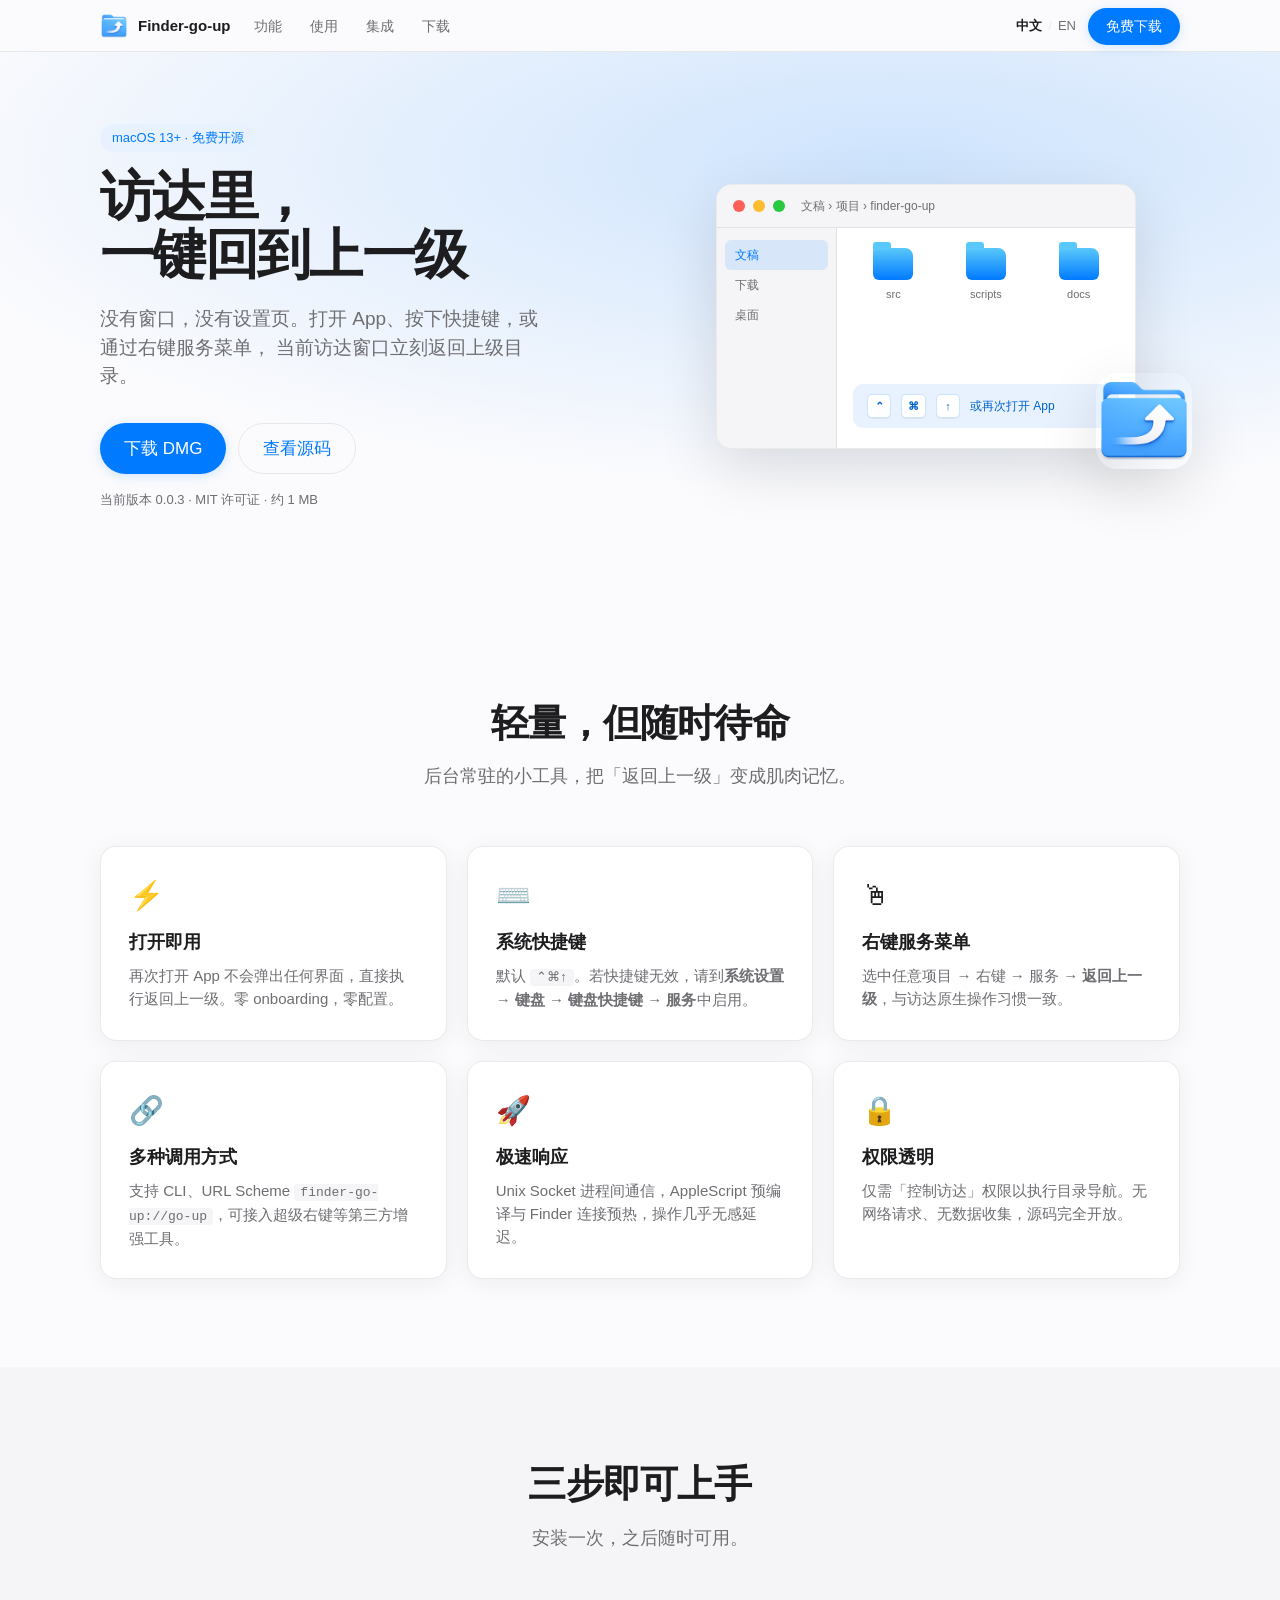
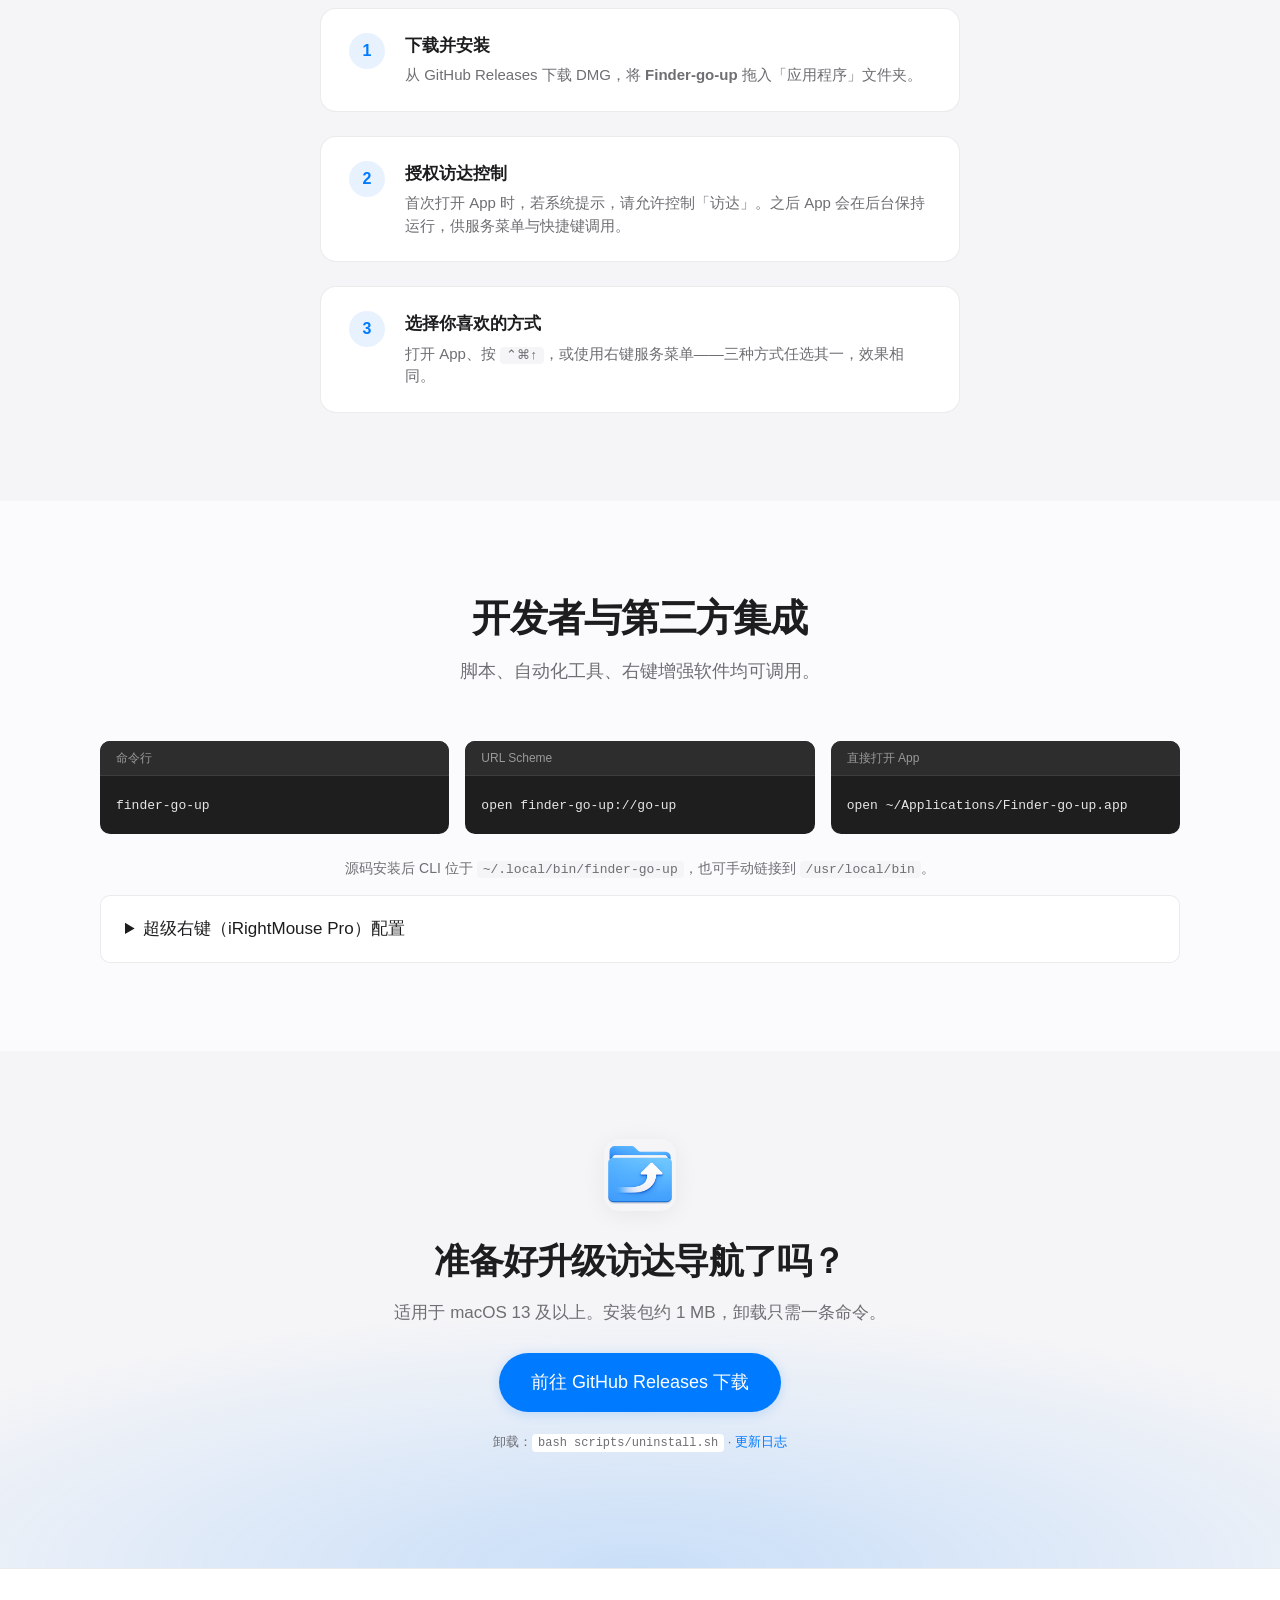
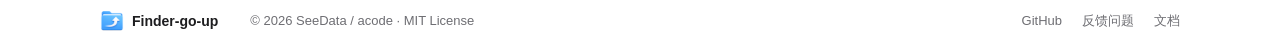
==== website/index.html @ c4b2d245 "Add bilingual website with GitHub Pages deployment. Introduce a zh/en landing page for Finder-go-up " ====
<!DOCTYPE html>
<html lang="zh-Hans">
<head>
  <meta charset="UTF-8">
  <meta name="viewport" content="width=device-width, initial-scale=1.0">
  <title>Finder-go-up — 访达一键返回上一级</title>
  <meta name="description" content="Finder-go-up 是 macOS 访达小工具：打开即返回上一级，支持右键服务菜单、快捷键 ⌃⌘↑ 与 CLI / URL Scheme 集成。">
  <meta name="theme-color" content="#007AFF">
  <link rel="icon" href="assets/logo.png" type="image/png">
  <link rel="alternate" hreflang="zh-Hans" href="https://imboni.github.io/finder-go-up/">
  <link rel="alternate" hreflang="en" href="https://imboni.github.io/finder-go-up/en/">
  <link rel="alternate" hreflang="x-default" href="https://imboni.github.io/finder-go-up/en/">
  <meta property="og:title" content="Finder-go-up — 访达一键返回上一级">
  <meta property="og:description" content="无界面、后台常驻。打开 App、快捷键或右键服务，立刻回到上级目录。">
  <meta property="og:image" content="https://imboni.github.io/finder-go-up/assets/logo.png">
  <meta property="og:type" content="website">
  <link rel="stylesheet" href="styles.css">
</head>
<body>
  <header class="site-header">
    <nav class="nav container">
      <a class="nav-brand" href="./">
        <img src="assets/logo.png" alt="" width="28" height="28">
        <span>Finder-go-up</span>
      </a>
      <ul class="nav-links">
        <li><a href="#features">功能</a></li>
        <li><a href="#usage">使用</a></li>
        <li><a href="#integrate">集成</a></li>
        <li><a href="#download">下载</a></li>
      </ul>
      <div class="nav-actions">
        <div class="lang-switch" role="navigation" aria-label="语言">
          <span class="lang-active" aria-current="page">中文</span>
          <span class="lang-sep" aria-hidden="true">/</span>
          <a href="en/">EN</a>
        </div>
        <a class="btn btn-primary btn-sm nav-cta" href="#download">免费下载</a>
      </div>
    </nav>
  </header>

  <main>
    <section class="hero">
      <div class="container hero-inner">
        <div class="hero-copy">
          <p class="hero-badge">macOS 13+ · 免费开源</p>
          <h1>访达里，<br>一键回到上一级</h1>
          <p class="hero-desc">
            没有窗口，没有设置页。打开 App、按下快捷键，或通过右键服务菜单，
            当前访达窗口立刻返回上级目录。
          </p>
          <div class="hero-actions">
            <a class="btn btn-primary" href="https://github.com/imboni/finder-go-up/releases/latest" target="_blank" rel="noopener">
              下载 DMG
            </a>
            <a class="btn btn-ghost" href="https://github.com/imboni/finder-go-up" target="_blank" rel="noopener">
              查看源码
            </a>
          </div>
          <p class="hero-hint">当前版本 0.0.3 · MIT 许可证 · 约 1 MB</p>
        </div>
        <div class="hero-visual">
          <div class="finder-mock">
            <div class="finder-titlebar">
              <span class="dot red"></span>
              <span class="dot yellow"></span>
              <span class="dot green"></span>
              <span class="finder-path">文稿 › 项目 › finder-go-up</span>
            </div>
            <div class="finder-body">
              <aside class="finder-sidebar">
                <div class="sidebar-item active">文稿</div>
                <div class="sidebar-item">下载</div>
                <div class="sidebar-item">桌面</div>
              </aside>
              <div class="finder-content">
                <div class="folder-grid">
                  <div class="folder-item"><span class="folder-icon"></span>src</div>
                  <div class="folder-item"><span class="folder-icon"></span>scripts</div>
                  <div class="folder-item"><span class="folder-icon"></span>docs</div>
                </div>
                <div class="action-callout">
                  <kbd>⌃</kbd><kbd>⌘</kbd><kbd>↑</kbd>
                  <span>或再次打开 App</span>
                </div>
              </div>
            </div>
          </div>
          <img class="hero-logo" src="assets/logo.png" alt="Finder-go-up 图标" width="96" height="96">
        </div>
      </div>
    </section>

    <section id="features" class="section">
      <div class="container">
        <header class="section-header">
          <h2>轻量，但随时待命</h2>
          <p>后台常驻的小工具，把「返回上一级」变成肌肉记忆。</p>
        </header>
        <div class="feature-grid">
          <article class="feature-card">
            <div class="feature-icon" aria-hidden="true">⚡</div>
            <h3>打开即用</h3>
            <p>再次打开 App 不会弹出任何界面，直接执行返回上一级。零 onboarding，零配置。</p>
          </article>
          <article class="feature-card">
            <div class="feature-icon" aria-hidden="true">⌨️</div>
            <h3>系统快捷键</h3>
            <p>默认 <kbd>⌃⌘↑</kbd>。若快捷键无效，请到<strong>系统设置 → 键盘 → 键盘快捷键 → 服务</strong>中启用。</p>
          </article>
          <article class="feature-card">
            <div class="feature-icon" aria-hidden="true">🖱</div>
            <h3>右键服务菜单</h3>
            <p>选中任意项目 → 右键 → 服务 → <strong>返回上一级</strong>，与访达原生操作习惯一致。</p>
          </article>
          <article class="feature-card">
            <div class="feature-icon" aria-hidden="true">🔗</div>
            <h3>多种调用方式</h3>
            <p>支持 CLI、URL Scheme <code>finder-go-up://go-up</code>，可接入超级右键等第三方增强工具。</p>
          </article>
          <article class="feature-card">
            <div class="feature-icon" aria-hidden="true">🚀</div>
            <h3>极速响应</h3>
            <p>Unix Socket 进程间通信，AppleScript 预编译与 Finder 连接预热，操作几乎无感延迟。</p>
          </article>
          <article class="feature-card">
            <div class="feature-icon" aria-hidden="true">🔒</div>
            <h3>权限透明</h3>
            <p>仅需「控制访达」权限以执行目录导航。无网络请求、无数据收集，源码完全开放。</p>
          </article>
        </div>
      </div>
    </section>

    <section id="usage" class="section section-alt">
      <div class="container">
        <header class="section-header">
          <h2>三步即可上手</h2>
          <p>安装一次，之后随时可用。</p>
        </header>
        <ol class="steps">
          <li class="step">
            <span class="step-num">1</span>
            <div>
              <h3>下载并安装</h3>
              <p>从 GitHub Releases 下载 DMG，将 <strong>Finder-go-up</strong> 拖入「应用程序」文件夹。</p>
            </div>
          </li>
          <li class="step">
            <span class="step-num">2</span>
            <div>
              <h3>授权访达控制</h3>
              <p>首次打开 App 时，若系统提示，请允许控制「访达」。之后 App 会在后台保持运行，供服务菜单与快捷键调用。</p>
            </div>
          </li>
          <li class="step">
            <span class="step-num">3</span>
            <div>
              <h3>选择你喜欢的方式</h3>
              <p>打开 App、按 <kbd>⌃⌘↑</kbd>，或使用右键服务菜单——三种方式任选其一，效果相同。</p>
            </div>
          </li>
        </ol>
      </div>
    </section>

    <section id="integrate" class="section">
      <div class="container">
        <header class="section-header">
          <h2>开发者与第三方集成</h2>
          <p>脚本、自动化工具、右键增强软件均可调用。</p>
        </header>
        <div class="integrate-grid">
          <div class="code-block">
            <div class="code-header">命令行</div>
            <pre><code>finder-go-up</code></pre>
          </div>
          <div class="code-block">
            <div class="code-header">URL Scheme</div>
            <pre><code>open finder-go-up://go-up</code></pre>
          </div>
          <div class="code-block">
            <div class="code-header">直接打开 App</div>
            <pre><code>open ~/Applications/Finder-go-up.app</code></pre>
          </div>
        </div>
        <p class="integrate-note">源码安装后 CLI 位于 <code>~/.local/bin/finder-go-up</code>，也可手动链接到 <code>/usr/local/bin</code>。</p>
        <details class="integrate-details">
          <summary>超级右键（iRightMouse Pro）配置</summary>
          <ol>
            <li>打开 <strong>iRightMouse Pro → 偏好设置 → 工具箱 → 打开 App</strong></li>
            <li>选择 <code>~/Applications/Finder-go-up.app</code></li>
            <li>名称设为 <strong>返回上一级</strong>，保存后重启 iRightMouse Pro</li>
          </ol>
        </details>
      </div>
    </section>

    <section id="download" class="section section-download">
      <div class="container download-inner">
        <img src="assets/logo.png" alt="" width="72" height="72" class="download-logo">
        <h2>准备好升级访达导航了吗？</h2>
        <p>适用于 macOS 13 及以上。安装包约 1 MB，卸载只需一条命令。</p>
        <a class="btn btn-primary btn-lg" href="https://github.com/imboni/finder-go-up/releases/latest" target="_blank" rel="noopener">
          前往 GitHub Releases 下载
        </a>
        <p class="download-meta">
          卸载：<code>bash scripts/uninstall.sh</code> ·
          <a href="https://github.com/imboni/finder-go-up/blob/main/docs/CHANGELOG.md" target="_blank" rel="noopener">更新日志</a>
        </p>
      </div>
    </section>
  </main>

  <footer class="site-footer">
    <div class="container footer-inner">
      <div class="footer-brand">
        <img src="assets/logo.png" alt="" width="24" height="24">
        <span>Finder-go-up</span>
      </div>
      <p class="footer-copy">© 2026 SeeData / acode · MIT License</p>
      <div class="footer-links">
        <a href="https://github.com/imboni/finder-go-up" target="_blank" rel="noopener">GitHub</a>
        <a href="https://github.com/imboni/finder-go-up/issues" target="_blank" rel="noopener">反馈问题</a>
        <a href="https://github.com/imboni/finder-go-up/blob/main/README.md" target="_blank" rel="noopener">文档</a>
      </div>
    </div>
  </footer>
</body>
</html>
---- website/styles.css ----
/* Finder-go-up — Official site */

:root {
  --blue: #007AFF;
  --blue-dark: #0062CC;
  --blue-light: #E8F2FF;
  --blue-glow: rgba(0, 122, 255, 0.18);
  --text: #1d1d1f;
  --text-secondary: #6e6e73;
  --bg: #fbfbfd;
  --bg-alt: #f5f5f7;
  --surface: #ffffff;
  --border: rgba(0, 0, 0, 0.08);
  --shadow: 0 4px 24px rgba(0, 0, 0, 0.06);
  --shadow-lg: 0 20px 60px rgba(0, 0, 0, 0.12);
  --radius: 16px;
  --radius-sm: 10px;
  --font: -apple-system, BlinkMacSystemFont, "SF Pro Display", "SF Pro Text", "Helvetica Neue", sans-serif;
  --font-mono: "SF Mono", ui-monospace, "Cascadia Code", Menlo, monospace;
  --max-width: 1080px;
  --header-h: 52px;
}

*, *::before, *::after { box-sizing: border-box; }

html {
  scroll-behavior: smooth;
  -webkit-font-smoothing: antialiased;
}

body {
  margin: 0;
  font-family: var(--font);
  font-size: 17px;
  line-height: 1.5;
  color: var(--text);
  background: var(--bg);
}

img { display: block; max-width: 100%; }

a { color: var(--blue); text-decoration: none; }
a:hover { text-decoration: underline; }

.container {
  width: min(var(--max-width), calc(100% - 48px));
  margin-inline: auto;
}

/* Buttons */
.btn {
  display: inline-flex;
  align-items: center;
  justify-content: center;
  gap: 8px;
  padding: 12px 24px;
  border-radius: 980px;
  font-size: 17px;
  font-weight: 500;
  text-decoration: none;
  border: none;
  cursor: pointer;
  transition: transform 0.15s ease, box-shadow 0.15s ease, background 0.15s ease;
}

.btn:hover { text-decoration: none; transform: translateY(-1px); }
.btn:active { transform: translateY(0); }

.btn-primary {
  background: var(--blue);
  color: #fff;
  box-shadow: 0 2px 12px var(--blue-glow);
}
.btn-primary:hover {
  background: var(--blue-dark);
  box-shadow: 0 4px 20px var(--blue-glow);
}

.btn-ghost {
  background: transparent;
  color: var(--blue);
  border: 1.5px solid var(--border);
}
.btn-ghost:hover { background: var(--bg-alt); }

.btn-sm { padding: 8px 18px; font-size: 14px; }
.btn-lg { padding: 16px 32px; font-size: 18px; }

/* Header */
.site-header {
  position: sticky;
  top: 0;
  z-index: 100;
  height: var(--header-h);
  background: rgba(251, 251, 253, 0.72);
  backdrop-filter: saturate(180%) blur(20px);
  -webkit-backdrop-filter: saturate(180%) blur(20px);
  border-bottom: 1px solid var(--border);
}

.nav {
  display: flex;
  align-items: center;
  height: var(--header-h);
  gap: 24px;
}

.nav-brand {
  display: flex;
  align-items: center;
  gap: 10px;
  font-weight: 600;
  font-size: 15px;
  color: var(--text);
  text-decoration: none;
}
.nav-brand:hover { text-decoration: none; }
.nav-brand img { border-radius: 6px; }

.nav-links {
  display: flex;
  gap: 28px;
  list-style: none;
  margin: 0;
  padding: 0;
}

.nav-links a {
  font-size: 14px;
  color: var(--text-secondary);
  text-decoration: none;
}
.nav-links a:hover { color: var(--text); }

.nav-actions {
  display: flex;
  align-items: center;
  gap: 12px;
  margin-left: auto;
}

.lang-switch {
  display: flex;
  align-items: center;
  gap: 6px;
  font-size: 13px;
}

.lang-switch a {
  color: var(--text-secondary);
  text-decoration: none;
}
.lang-switch a:hover { color: var(--blue); }

.lang-active {
  font-weight: 600;
  color: var(--text);
}

.lang-sep {
  color: var(--border);
  user-select: none;
}

.nav-cta { flex-shrink: 0; }

/* Hero */
.hero {
  padding: 72px 0 96px;
  background:
    radial-gradient(ellipse 80% 60% at 70% 20%, var(--blue-glow), transparent),
    var(--bg);
  overflow: hidden;
}

.hero-inner {
  display: grid;
  grid-template-columns: 1fr 1fr;
  gap: 64px;
  align-items: center;
}

.hero-badge {
  display: inline-block;
  margin: 0 0 16px;
  padding: 4px 12px;
  font-size: 13px;
  font-weight: 500;
  color: var(--blue);
  background: var(--blue-light);
  border-radius: 980px;
}

.hero h1 {
  margin: 0 0 20px;
  font-size: clamp(2.4rem, 5vw, 3.4rem);
  font-weight: 700;
  letter-spacing: -0.03em;
  line-height: 1.08;
}

.hero-desc {
  margin: 0 0 32px;
  font-size: 19px;
  color: var(--text-secondary);
  max-width: 440px;
}

.hero-actions {
  display: flex;
  flex-wrap: wrap;
  gap: 12px;
  margin-bottom: 16px;
}

.hero-hint {
  margin: 0;
  font-size: 13px;
  color: var(--text-secondary);
}

/* Finder mockup */
.hero-visual {
  position: relative;
  display: flex;
  justify-content: center;
}

.finder-mock {
  width: 100%;
  max-width: 420px;
  background: var(--surface);
  border-radius: var(--radius);
  box-shadow: var(--shadow-lg);
  border: 1px solid var(--border);
  overflow: hidden;
}

.finder-titlebar {
  display: flex;
  align-items: center;
  gap: 8px;
  padding: 12px 16px;
  background: var(--bg-alt);
  border-bottom: 1px solid var(--border);
}

.dot {
  width: 12px;
  height: 12px;
  border-radius: 50%;
}
.dot.red { background: #ff5f57; }
.dot.yellow { background: #febc2e; }
.dot.green { background: #28c840; }

.finder-path {
  margin-left: 8px;
  font-size: 12px;
  color: var(--text-secondary);
  white-space: nowrap;
  overflow: hidden;
  text-overflow: ellipsis;
}

.finder-body {
  display: flex;
  min-height: 220px;
}

.finder-sidebar {
  width: 120px;
  padding: 12px 8px;
  background: var(--bg-alt);
  border-right: 1px solid var(--border);
}

.sidebar-item {
  padding: 6px 10px;
  font-size: 12px;
  color: var(--text-secondary);
  border-radius: 6px;
}
.sidebar-item.active {
  background: rgba(0, 122, 255, 0.12);
  color: var(--blue);
  font-weight: 500;
}

.finder-content {
  flex: 1;
  padding: 20px 16px;
  display: flex;
  flex-direction: column;
  justify-content: space-between;
}

.folder-grid {
  display: grid;
  grid-template-columns: repeat(3, 1fr);
  gap: 12px;
}

.folder-item {
  display: flex;
  flex-direction: column;
  align-items: center;
  gap: 6px;
  font-size: 11px;
  color: var(--text-secondary);
}

.folder-icon {
  width: 40px;
  height: 32px;
  background: linear-gradient(180deg, #5ac8fa 0%, #007AFF 100%);
  border-radius: 4px 8px 6px 6px;
  position: relative;
}
.folder-icon::before {
  content: "";
  position: absolute;
  top: -6px;
  left: 0;
  width: 18px;
  height: 8px;
  background: #5ac8fa;
  border-radius: 3px 3px 0 0;
}

.action-callout {
  display: flex;
  align-items: center;
  gap: 10px;
  padding: 10px 14px;
  background: var(--blue-light);
  border-radius: var(--radius-sm);
  font-size: 12px;
  color: var(--blue-dark);
}

.action-callout kbd {
  display: inline-flex;
  align-items: center;
  justify-content: center;
  min-width: 24px;
  height: 24px;
  padding: 0 6px;
  font-family: var(--font);
  font-size: 11px;
  font-weight: 600;
  background: var(--surface);
  border: 1px solid rgba(0, 122, 255, 0.2);
  border-radius: 5px;
  box-shadow: 0 1px 0 rgba(0, 0, 0, 0.06);
}

.hero-logo {
  position: absolute;
  bottom: -20px;
  right: -12px;
  border-radius: 22%;
  box-shadow: var(--shadow-lg);
  animation: float 4s ease-in-out infinite;
}

@keyframes float {
  0%, 100% { transform: translateY(0); }
  50% { transform: translateY(-8px); }
}

/* Sections */
.section {
  padding: 88px 0;
}

.section-alt {
  background: var(--bg-alt);
}

.section-header {
  text-align: center;
  margin-bottom: 56px;
}

.section-header h2 {
  margin: 0 0 12px;
  font-size: clamp(1.8rem, 3vw, 2.4rem);
  font-weight: 700;
  letter-spacing: -0.02em;
}

.section-header p {
  margin: 0;
  font-size: 18px;
  color: var(--text-secondary);
}

/* Features */
.feature-grid {
  display: grid;
  grid-template-columns: repeat(3, 1fr);
  gap: 20px;
}

.feature-card {
  padding: 28px;
  background: var(--surface);
  border-radius: var(--radius);
  border: 1px solid var(--border);
  box-shadow: var(--shadow);
  transition: transform 0.2s ease, box-shadow 0.2s ease;
}

.feature-card:hover {
  transform: translateY(-3px);
  box-shadow: var(--shadow-lg);
}

.feature-icon {
  font-size: 28px;
  margin-bottom: 12px;
}

.feature-card h3 {
  margin: 0 0 8px;
  font-size: 18px;
  font-weight: 600;
}

.feature-card p {
  margin: 0;
  font-size: 15px;
  color: var(--text-secondary);
  line-height: 1.55;
}

.feature-card kbd,
.feature-card code {
  font-family: var(--font-mono);
  font-size: 13px;
  padding: 1px 6px;
  background: var(--bg-alt);
  border-radius: 4px;
}

/* Steps */
.steps {
  list-style: none;
  margin: 0;
  padding: 0;
  display: grid;
  gap: 24px;
  max-width: 640px;
  margin-inline: auto;
}

.step {
  display: flex;
  gap: 20px;
  align-items: flex-start;
  padding: 24px 28px;
  background: var(--surface);
  border-radius: var(--radius);
  border: 1px solid var(--border);
}

.step-num {
  flex-shrink: 0;
  width: 36px;
  height: 36px;
  display: flex;
  align-items: center;
  justify-content: center;
  font-size: 16px;
  font-weight: 700;
  color: var(--blue);
  background: var(--blue-light);
  border-radius: 50%;
}

.step h3 {
  margin: 0 0 6px;
  font-size: 17px;
}

.step p {
  margin: 0;
  font-size: 15px;
  color: var(--text-secondary);
}

.step kbd {
  font-family: var(--font-mono);
  font-size: 13px;
  padding: 1px 6px;
  background: var(--bg-alt);
  border-radius: 4px;
}

/* Integrate */
.integrate-grid {
  display: grid;
  grid-template-columns: repeat(3, 1fr);
  gap: 16px;
  margin-bottom: 24px;
}

.code-block {
  background: #1e1e1e;
  border-radius: var(--radius-sm);
  overflow: hidden;
}

.code-header {
  padding: 8px 16px;
  font-size: 12px;
  font-weight: 500;
  color: #999;
  background: #2d2d2d;
  border-bottom: 1px solid #3d3d3d;
}

.code-block pre {
  margin: 0;
  padding: 16px;
  overflow-x: auto;
}

.code-block code {
  font-family: var(--font-mono);
  font-size: 13px;
  color: #e6e6e6;
  white-space: pre-wrap;
  word-break: break-all;
}

.integrate-note {
  margin: 0 0 16px;
  font-size: 14px;
  color: var(--text-secondary);
  text-align: center;
}

.integrate-note code {
  font-family: var(--font-mono);
  font-size: 13px;
  padding: 1px 6px;
  background: var(--bg-alt);
  border-radius: 4px;
}

.integrate-details {
  padding: 20px 24px;
  background: var(--surface);
  border: 1px solid var(--border);
  border-radius: var(--radius-sm);
}

.integrate-details summary {
  cursor: pointer;
  font-weight: 500;
  color: var(--text);
}

.integrate-details ol {
  margin: 16px 0 0;
  padding-left: 20px;
  color: var(--text-secondary);
  font-size: 15px;
  line-height: 1.7;
}

.integrate-details code {
  font-family: var(--font-mono);
  font-size: 13px;
  padding: 1px 6px;
  background: var(--bg-alt);
  border-radius: 4px;
}

/* Download */
.section-download {
  text-align: center;
  background:
    radial-gradient(ellipse 70% 50% at 50% 100%, var(--blue-glow), transparent),
    var(--bg-alt);
}

.download-inner {
  max-width: 560px;
}

.download-logo {
  margin: 0 auto 24px;
  border-radius: 22%;
  box-shadow: var(--shadow);
}

.section-download h2 {
  margin: 0 0 12px;
  font-size: clamp(1.6rem, 3vw, 2.2rem);
  font-weight: 700;
  letter-spacing: -0.02em;
}

.section-download p {
  margin: 0 0 28px;
  color: var(--text-secondary);
  font-size: 17px;
}

.download-meta {
  margin-top: 20px !important;
  font-size: 13px !important;
}

.download-meta code {
  font-family: var(--font-mono);
  font-size: 12px;
  padding: 2px 6px;
  background: var(--surface);
  border-radius: 4px;
}

/* Footer */
.site-footer {
  padding: 40px 0;
  border-top: 1px solid var(--border);
  background: var(--surface);
}

.footer-inner {
  display: flex;
  flex-wrap: wrap;
  align-items: center;
  gap: 16px 32px;
}

.footer-brand {
  display: flex;
  align-items: center;
  gap: 8px;
  font-weight: 600;
  font-size: 14px;
}
.footer-brand img { border-radius: 5px; }

.footer-copy {
  margin: 0;
  font-size: 13px;
  color: var(--text-secondary);
  flex: 1;
}

.footer-links {
  display: flex;
  gap: 20px;
}

.footer-links a {
  font-size: 13px;
  color: var(--text-secondary);
  text-decoration: none;
}
.footer-links a:hover { color: var(--blue); }

/* Responsive */
@media (max-width: 900px) {
  .hero-inner {
    grid-template-columns: 1fr;
    gap: 48px;
  }

  .hero-visual { order: -1; }

  .hero-logo {
    right: 8px;
    bottom: -16px;
    width: 72px;
    height: 72px;
  }

  .feature-grid,
  .integrate-grid {
    grid-template-columns: 1fr;
  }

  .nav-links { display: none; }

  .nav-actions { gap: 8px; }
}

@media (max-width: 480px) {
  .container { width: calc(100% - 32px); }

  .hero { padding: 48px 0 72px; }

  .section { padding: 64px 0; }

  .hero-actions { flex-direction: column; }
  .hero-actions .btn { width: 100%; }
}
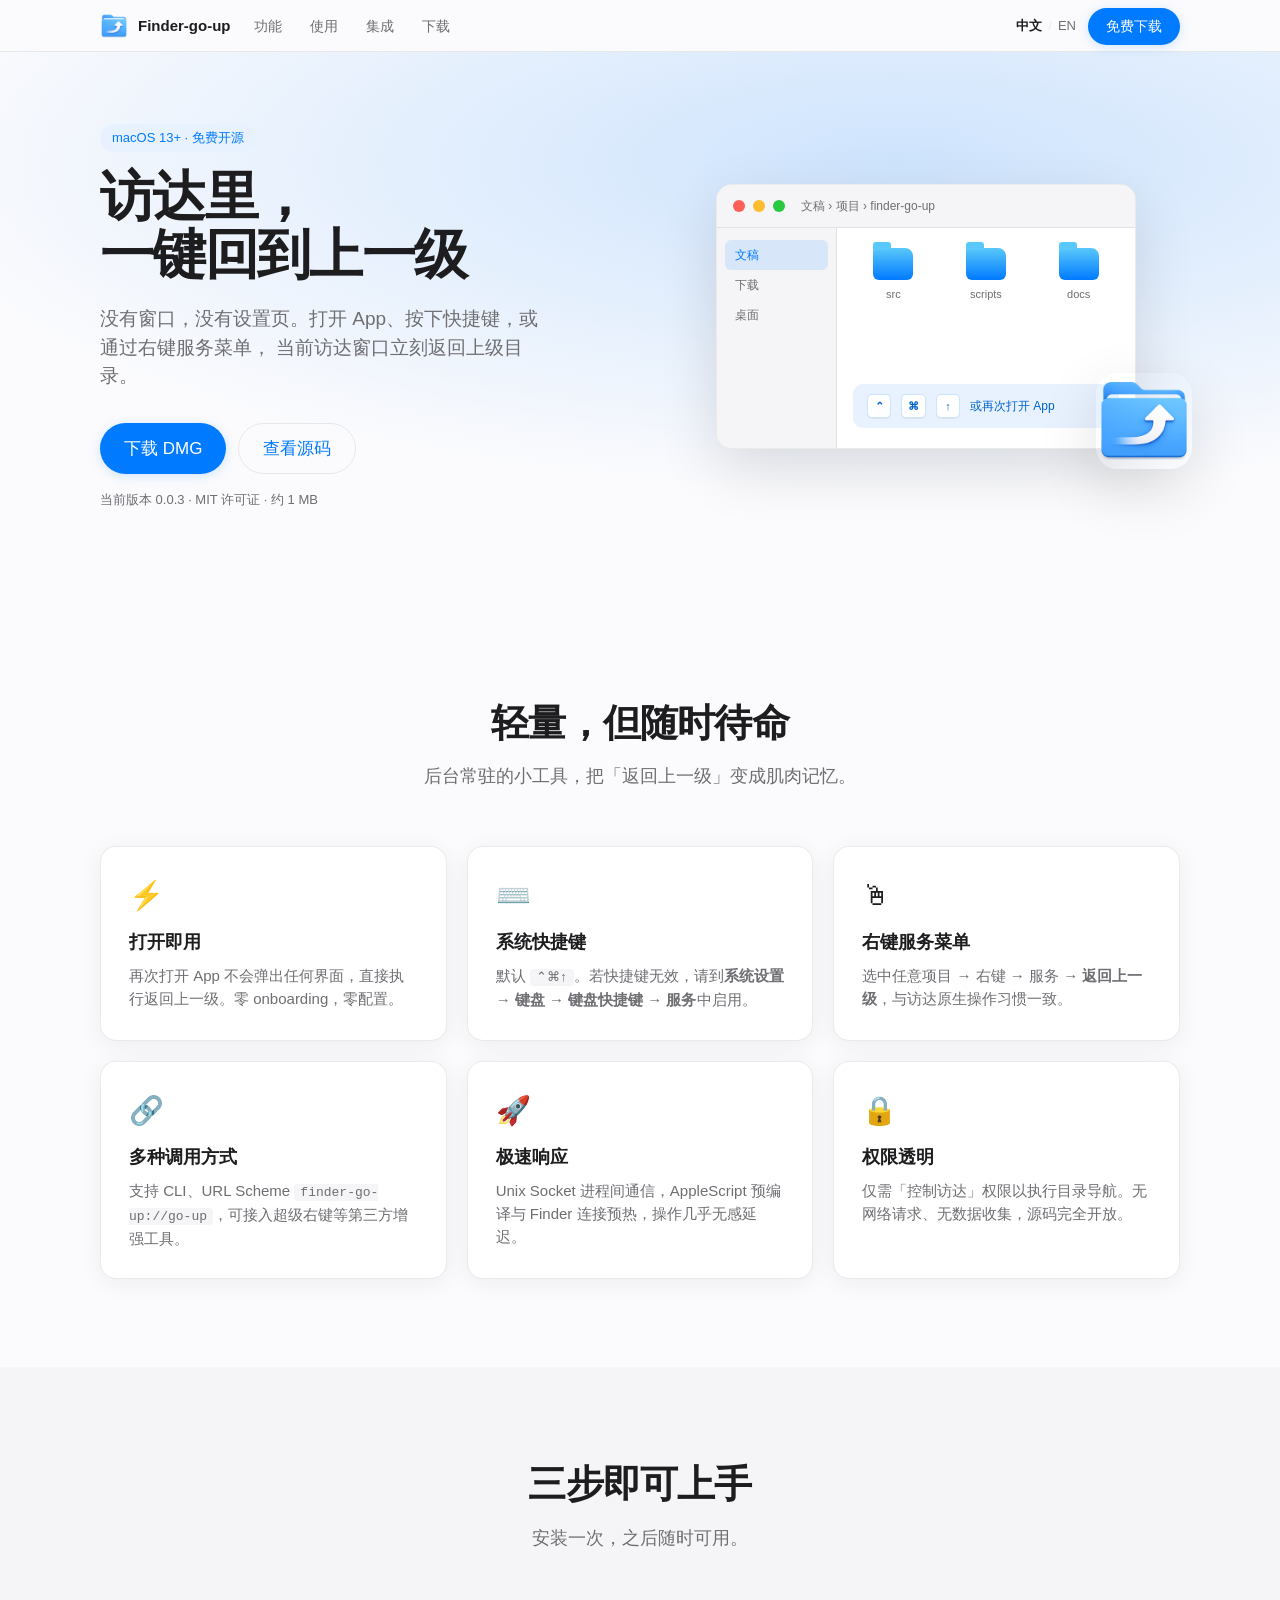
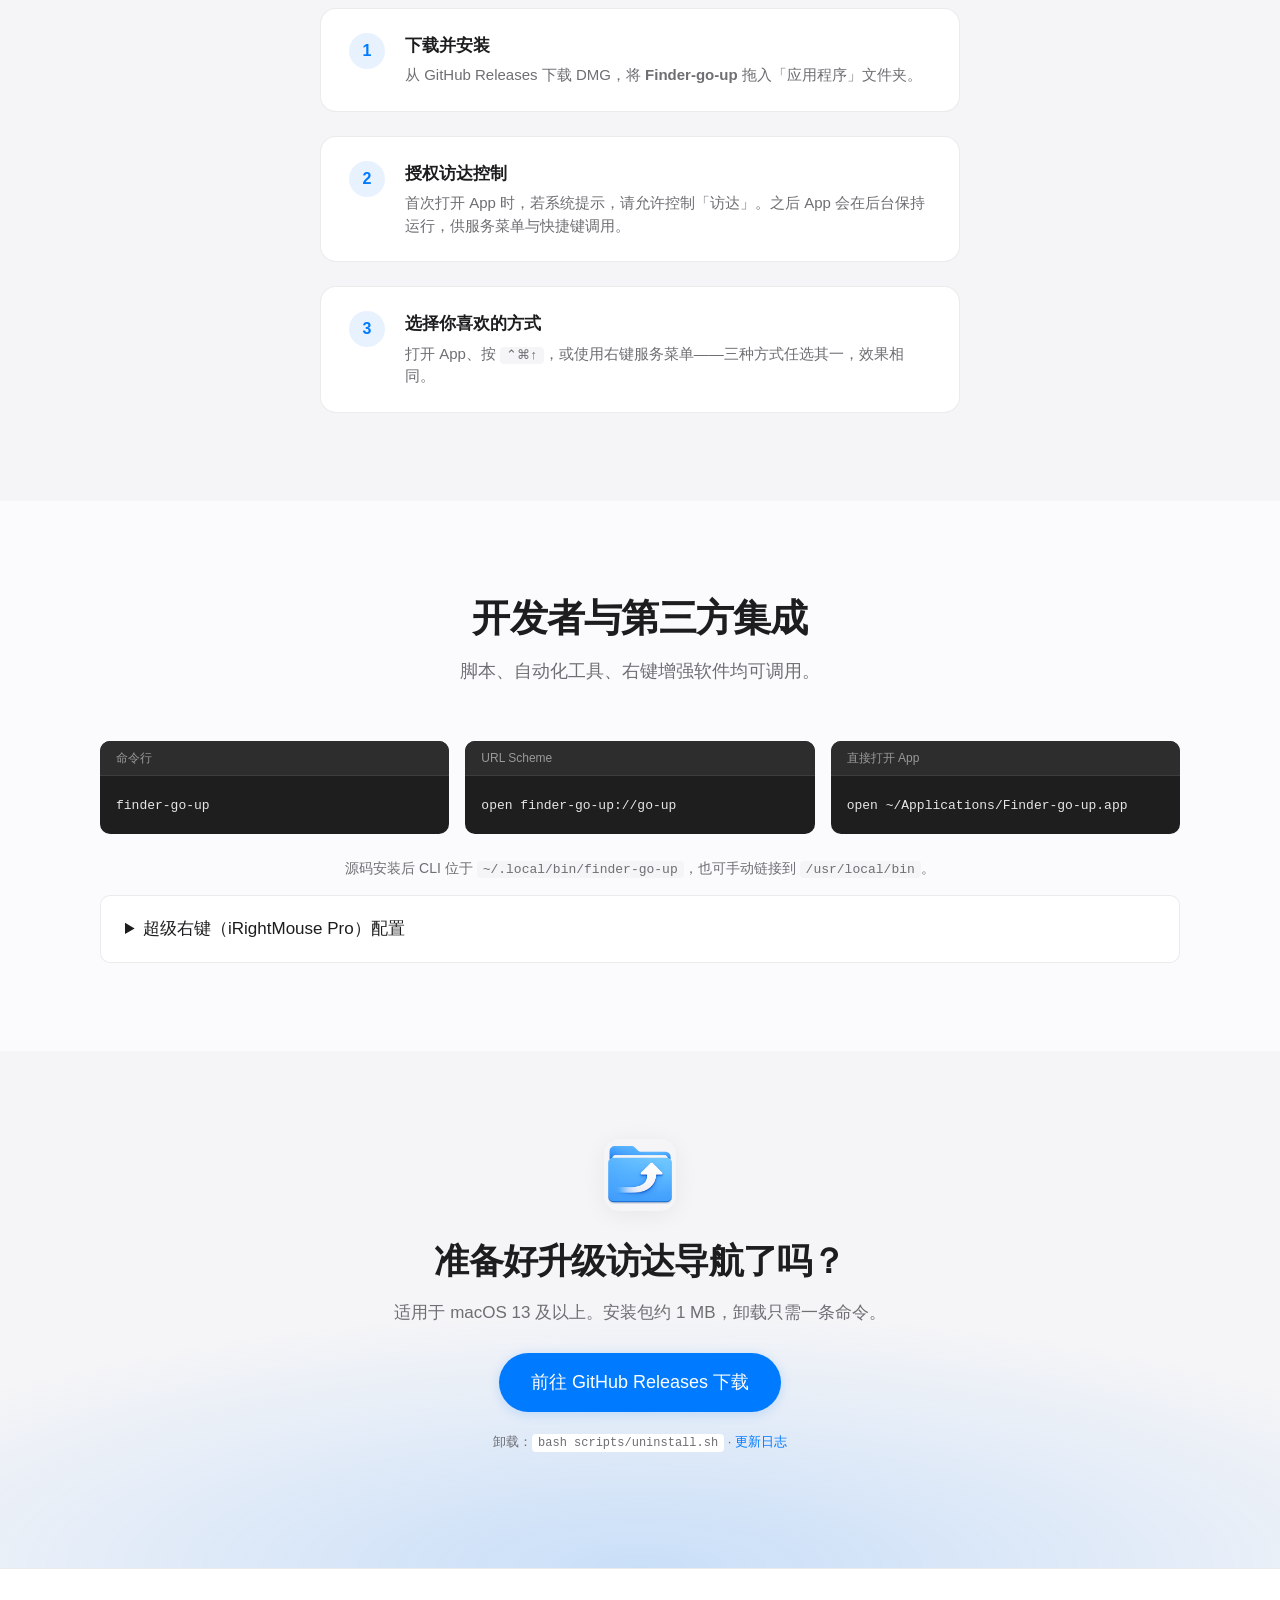
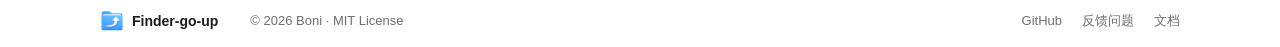
==== commit b03daa98: "Remove third-party branding from footer and license Co-authored-by: Boni <imboni@users.noreply.githu" ====
--- a/website/index.html
+++ b/website/index.html
@@ -219,7 +219,7 @@
         <img src="assets/logo.png" alt="" width="24" height="24">
         <span>Finder-go-up</span>
       </div>
-      <p class="footer-copy">© 2026 SeeData / acode · MIT License</p>
+      <p class="footer-copy">© 2026 Boni · MIT License</p>
       <div class="footer-links">
         <a href="https://github.com/imboni/finder-go-up" target="_blank" rel="noopener">GitHub</a>
         <a href="https://github.com/imboni/finder-go-up/issues" target="_blank" rel="noopener">反馈问题</a>
